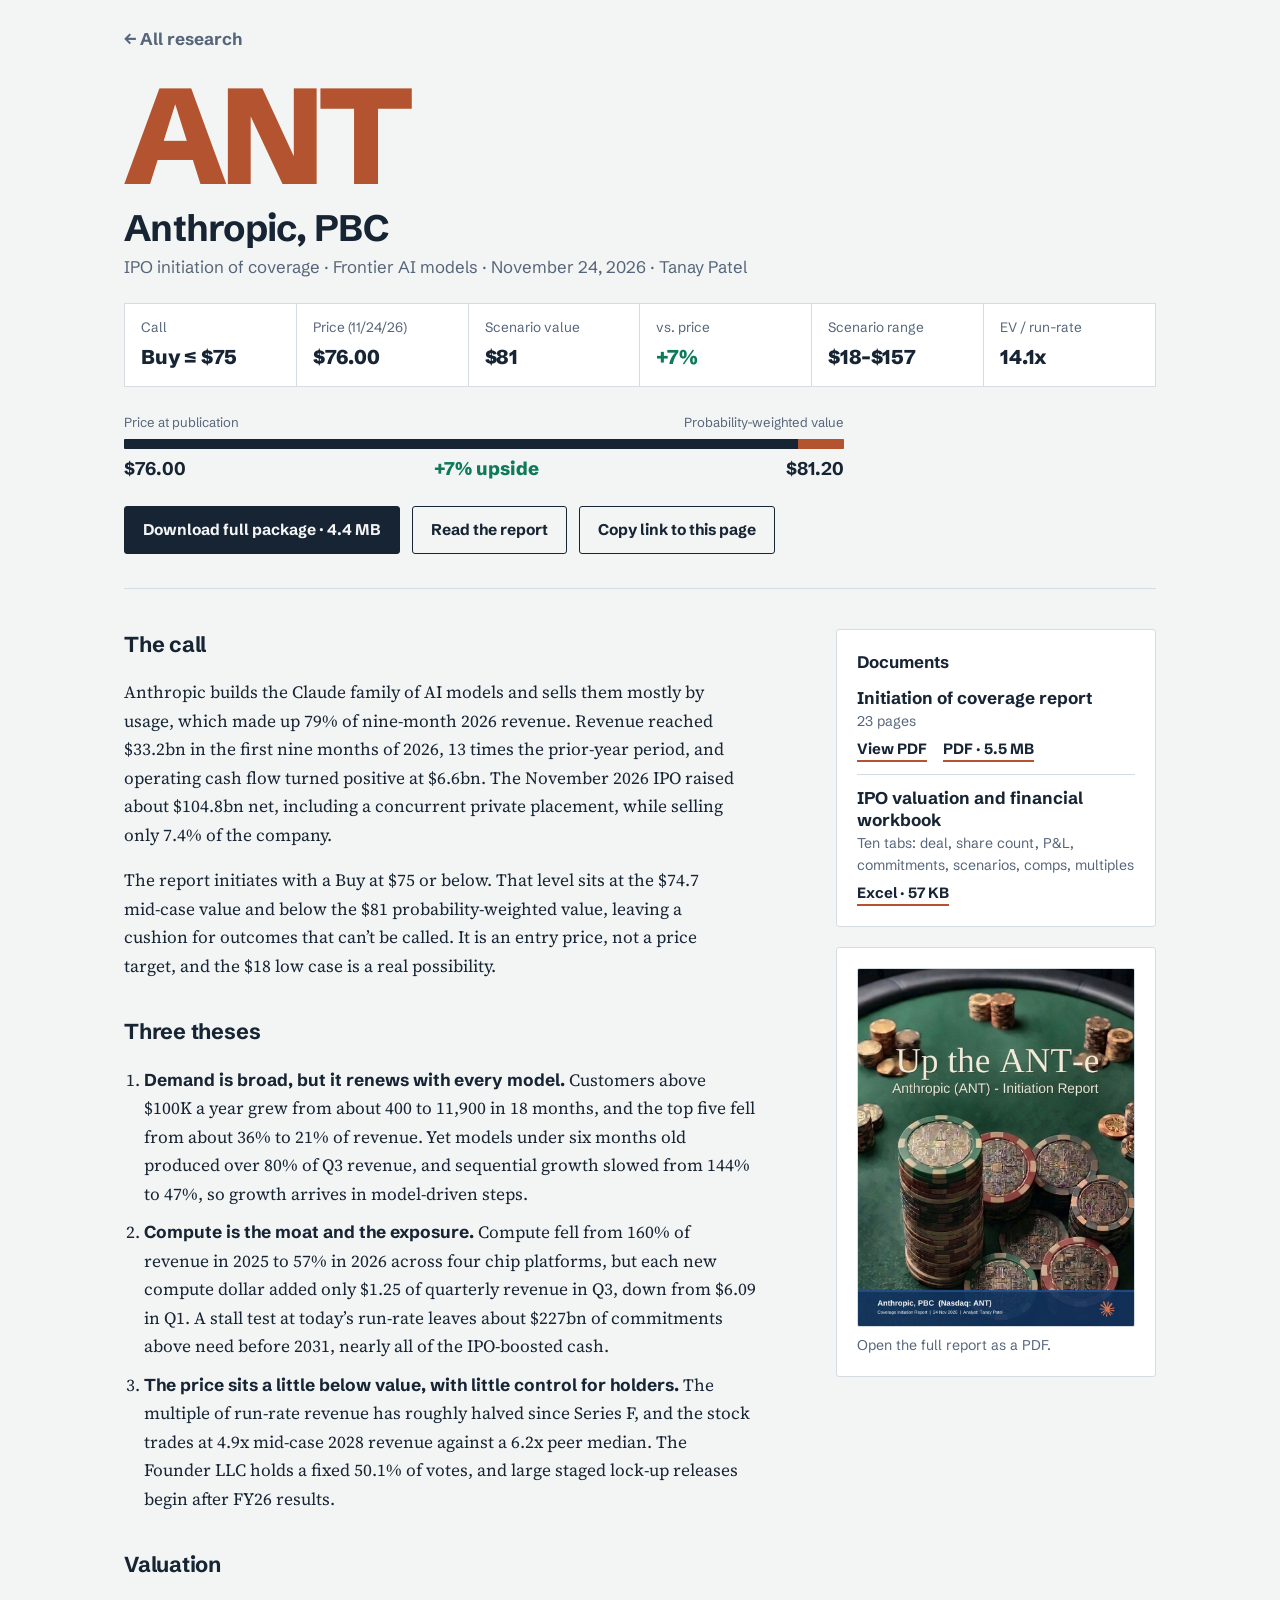
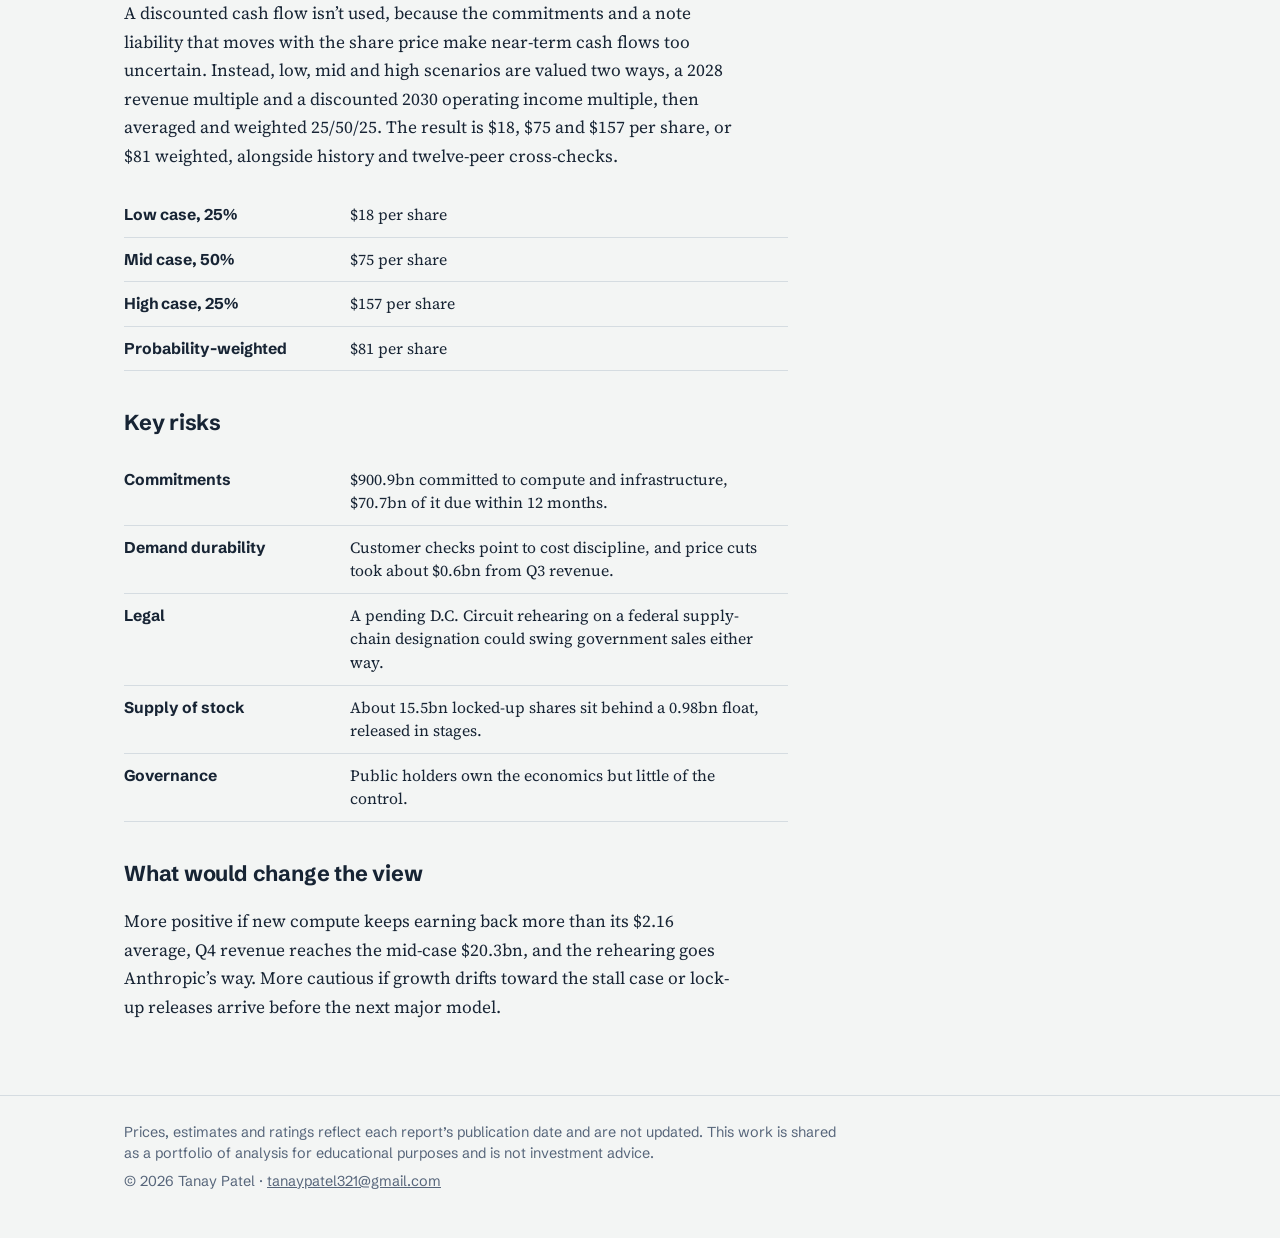
==== ant.html @ e55d1341 "Add Anthropic IPO initiation" ====
<!doctype html>
<html lang="en">
<head>
<meta charset="utf-8">
<meta name="viewport" content="width=device-width, initial-scale=1">
<title>Anthropic, PBC (ANT) | Tanay Patel</title>
<meta name="description" content="The largest IPO on record sells 7.4% of a business whose revenue grew 13x year over year, but $900.9bn of compute commitments make compute both the moat and the exposure. Buy at $75 or below, an entry price rather than a target.">
<meta property="og:title" content="Anthropic, PBC (ANT) | Tanay Patel">
<meta property="og:description" content="The largest IPO on record sells 7.4% of a business whose revenue grew 13x year over year, but $900.9bn of compute commitments make compute both the moat and the exposure. Buy at $75 or below, an entry price rather than a target.">
<link rel="icon" href="data:image/svg+xml,<svg xmlns=%22http://www.w3.org/2000/svg%22 viewBox=%220 0 100 100%22><text y=%22.9em%22 font-size=%2290%22>📈</text></svg>">
<link rel="preconnect" href="https://fonts.googleapis.com"><link rel="preconnect" href="https://fonts.gstatic.com" crossorigin><link href="https://fonts.googleapis.com/css2?family=Schibsted+Grotesk:wght@400;600;700;800&family=Source+Serif+4:opsz,wght@8..60,400;8..60,600&display=swap" rel="stylesheet">
<link rel="stylesheet" href="style.css">
</head>
<body>
<div class="wrap" style="--accent:var(--ant)">
<nav class="crumb"><a href="index.html">← All research</a></nav>
<header class="hero">
<p class="ticker">ANT</p>
<h1>Anthropic, PBC</h1>
<p class="kind">IPO initiation of coverage · Frontier AI models · November 24, 2026 · Tanay Patel</p>
<dl class="facts"><div><dt>Call</dt><dd class="">Buy ≤ $75</dd></div><div><dt>Price (11/24/26)</dt><dd class="">$76.00</dd></div><div><dt>Scenario value</dt><dd class="">$81</dd></div><div><dt>vs. price</dt><dd class="pos">+7%</dd></div><div><dt>Scenario range</dt><dd class="">$18–$157</dd></div><div><dt>EV / run-rate</dt><dd class="">14.1x</dd></div></dl>
<div class="meter" role="img" aria-label="Price 76.00 dollars at publication versus probability-weighted value 81.20 dollars, +7% upside">
<div class="m-row lbl"><span>Price at publication</span><span>Probability-weighted value</span></div>
<div class="bar"><span class="cur" style="width:93.6%"></span><span class="gap"></span></div>
<div class="m-row"><span class="val">$76.00</span><span class="up">+7% upside</span><span class="val">$81.20</span></div>
</div>
<div class="actions"><a class="btn" href="ant_research_package.zip" download>Download full package · 4.4 MB</a><a class="btn ghost" href="ANT_Initiation_Report.pdf" target="_blank" rel="noopener">Read the report</a><button class="btn ghost" type="button" data-copy>Copy link to this page</button></div>
</header>
<div class="body">
<article class="prose"><h2>The call</h2>
<p>Anthropic builds the Claude family of AI models and sells them mostly by usage, which made up 79% of nine-month 2026 revenue. Revenue reached $33.2bn in the first nine months of 2026, 13 times the prior-year period, and operating cash flow turned positive at $6.6bn. The November 2026 IPO raised about $104.8bn net, including a concurrent private placement, while selling only 7.4% of the company.</p>
<p>The report initiates with a Buy at $75 or below. That level sits at the $74.7 mid-case value and below the $81 probability-weighted value, leaving a cushion for outcomes that can’t be called. It is an entry price, not a price target, and the $18 low case is a real possibility.</p>
<h2>Three theses</h2>
<ol>
<li><strong>Demand is broad, but it renews with every model.</strong> Customers above $100K a year grew from about 400 to 11,900 in 18 months, and the top five fell from about 36% to 21% of revenue. Yet models under six months old produced over 80% of Q3 revenue, and sequential growth slowed from 144% to 47%, so growth arrives in model-driven steps.</li>
<li><strong>Compute is the moat and the exposure.</strong> Compute fell from 160% of revenue in 2025 to 57% in 2026 across four chip platforms, but each new compute dollar added only $1.25 of quarterly revenue in Q3, down from $6.09 in Q1. A stall test at today’s run-rate leaves about $227bn of commitments above need before 2031, nearly all of the IPO-boosted cash.</li>
<li><strong>The price sits a little below value, with little control for holders.</strong> The multiple of run-rate revenue has roughly halved since Series F, and the stock trades at 4.9x mid-case 2028 revenue against a 6.2x peer median. The Founder LLC holds a fixed 50.1% of votes, and large staged lock-up releases begin after FY26 results.</li>
</ol>
<h2>Valuation</h2>
<p>A discounted cash flow isn’t used, because the commitments and a note liability that moves with the share price make near-term cash flows too uncertain. Instead, low, mid and high scenarios are valued two ways, a 2028 revenue multiple and a discounted 2030 operating income multiple, then averaged and weighted 25/50/25. The result is $18, $75 and $157 per share, or $81 weighted, alongside history and twelve-peer cross-checks.</p>
<div class="table-scroll"><table class="risks">
<tr><th>Low case, 25%</th><td>$18 per share</td></tr>
<tr><th>Mid case, 50%</th><td>$75 per share</td></tr>
<tr><th>High case, 25%</th><td>$157 per share</td></tr>
<tr><th>Probability-weighted</th><td>$81 per share</td></tr>
</table></div>
<h2>Key risks</h2>
<div class="table-scroll"><table class="risks">
<tr><th>Commitments</th><td>$900.9bn committed to compute and infrastructure, $70.7bn of it due within 12 months.</td></tr>
<tr><th>Demand durability</th><td>Customer checks point to cost discipline, and price cuts took about $0.6bn from Q3 revenue.</td></tr>
<tr><th>Legal</th><td>A pending D.C. Circuit rehearing on a federal supply-chain designation could swing government sales either way.</td></tr>
<tr><th>Supply of stock</th><td>About 15.5bn locked-up shares sit behind a 0.98bn float, released in stages.</td></tr>
<tr><th>Governance</th><td>Public holders own the economics but little of the control.</td></tr>
</table></div>
<h2>What would change the view</h2>
<p>More positive if new compute keeps earning back more than its $2.16 average, Q4 revenue reaches the mid-case $20.3bn, and the rehearing goes Anthropic’s way. More cautious if growth drifts toward the stall case or lock-up releases arrive before the next major model.</p></article>
<aside><div class="panel"><h2>Documents</h2><ul class="docs"><li><span class="name">Initiation of coverage report</span><span class="meta">23 pages</span><span class="links"><a href="ANT_Initiation_Report.pdf" target="_blank" rel="noopener">View PDF</a><a href="ANT_Initiation_Report.pdf" download>PDF · 5.5 MB</a></span></li><li><span class="name">IPO valuation and financial workbook</span><span class="meta">Ten tabs: deal, share count, P&amp;L, commitments, scenarios, comps, multiples</span><span class="links"><a href="ANT_IPO_Valuation_Workbook.xlsx" download>Excel · 57 KB</a></span></li></ul></div><div class="panel"><a class="cover" href="ANT_Initiation_Report.pdf" target="_blank" rel="noopener"><img src="ant.jpg" alt="Cover of the Anthropic initiation report" loading="lazy" width="850" height="1100"></a><p class="cover-cap">Open the full report as a PDF.</p></div></aside>
</div>
</div>
<footer class="site-foot"><div class="wrap">
<p>Prices, estimates and ratings reflect each report’s publication date and are not updated. This work is shared as a portfolio of analysis for educational purposes and is not investment advice.</p>
<p>© 2026 Tanay Patel · <a href="mailto:tanaypatel321@gmail.com">tanaypatel321@gmail.com</a></p>
</div></footer>
<div class="toast" id="toast" role="status" aria-live="polite"></div>
<script>
document.querySelectorAll('[data-copy]').forEach(function(b){b.addEventListener('click',function(){
  var t=document.getElementById('toast');
  function done(m){t.textContent=m;t.classList.add('show');setTimeout(function(){t.classList.remove('show')},1800)}
  try{navigator.clipboard.writeText(location.href.split('#')[0]).then(function(){done('Link copied')},function(){done('Copy the address bar link')})}catch(e){done('Copy the address bar link')}
})});
</script>
</body></html>
---- style.css ----
:root{
  --paper:#F3F5F4; --surface:#FFFFFF; --ink:#172434; --slate:#56657A; --rule:#D5DCE1;
  --gain:#0E7A5A; --gain-soft:#E1F1EA;
  --qxo:#A1621B; --leg:#5A4E8C; --sofi:#0A7EA4; --sbux:#2E6B4F; --ant:#B4532F;
  --sans:"Schibsted Grotesk", "Helvetica Neue", Arial, sans-serif;
  --serif:"Source Serif 4", Georgia, "Times New Roman", serif;
  color-scheme:light;
}
@media (prefers-color-scheme: dark){
  :root{
    --paper:#0F1722; --surface:#16212F; --ink:#E7ECF1; --slate:#9AA8B8; --rule:#2A384A;
    --gain:#4CC79A; --gain-soft:#163A30;
    --qxo:#E0A054; --leg:#A99BE6; --sofi:#4FC0E6; --sbux:#6FC39B; --ant:#E8916C;
    color-scheme:dark;
  }
}
*{box-sizing:border-box}
html{-webkit-text-size-adjust:100%}
body{margin:0;background:var(--paper);color:var(--ink);font-family:var(--sans);font-size:17px;line-height:1.5}
a{color:inherit}
:focus-visible{outline:3px solid var(--sofi);outline-offset:3px;border-radius:2px}
.wrap{max-width:1080px;margin:0 auto;padding:0 24px}

/* Header */
.site-head{padding:56px 0 40px;border-bottom:1px solid var(--rule)}
.site-head h1{font-size:clamp(2.4rem,6vw,4rem);line-height:1;letter-spacing:-.035em;margin:0 0 14px;font-weight:800}
.site-head p{margin:0;color:var(--slate);font-size:1.1rem;max-width:60ch}
.contact{display:flex;flex-wrap:wrap;gap:10px 22px;margin-top:22px;font-weight:600}
.contact a{text-decoration:none;border-bottom:2px solid var(--rule);padding-bottom:2px}
.contact a:hover{border-color:var(--ink)}

/* Research grid */
.section-title{font-size:1.15rem;font-weight:700;margin:44px 0 18px;letter-spacing:-.01em}
.grid{display:grid;grid-template-columns:repeat(2,minmax(0,1fr));gap:20px;margin-bottom:56px}
.card.feature{grid-column:1/-1}
@media (max-width:760px){.grid{grid-template-columns:1fr}}
.card{position:relative;background:var(--surface);border:1px solid var(--rule);border-top:5px solid var(--accent);padding:26px 26px 24px;display:flex;flex-direction:column;gap:14px;border-radius:3px}
.card:hover{border-color:var(--accent)}
.card .ticker{font-size:3.2rem;font-weight:800;letter-spacing:-.05em;line-height:.9;color:var(--accent);margin:0}
.card h2{font-size:1.2rem;margin:0;line-height:1.25}
.card .kind{color:var(--slate);font-size:.95rem;margin:2px 0 0}
.card .thesis{font-family:var(--serif);font-size:1.02rem;line-height:1.55;margin:0;color:var(--ink)}
.card .go{margin-top:auto;font-weight:700;text-decoration:none}
.card .go::after{content:"";position:absolute;inset:0}
.card .go:hover{text-decoration:underline}
.top-row{display:flex;justify-content:space-between;align-items:flex-start;gap:12px}
.badge{display:inline-block;font-weight:800;font-size:.85rem;padding:4px 10px;border-radius:2px;background:var(--gain-soft);color:var(--gain);white-space:nowrap}
.badge.neutral{background:transparent;color:var(--slate);border:1px solid var(--rule)}

/* Price-to-target meter */
.meter{margin:4px 0 2px}
.meter svg{display:block;width:100%;height:auto;overflow:visible}
.m-row{display:flex;justify-content:space-between;align-items:baseline;gap:10px}
.m-row.lbl{font-size:.82rem;color:var(--slate);margin-bottom:6px}
.bar{display:flex;height:10px;border-radius:1px;overflow:hidden;background:var(--rule)}
.bar .cur{background:var(--ink)}
.bar .gap{flex:1;background:var(--accent)}
.m-row .val{font-weight:700;margin-top:6px}
.m-row .up{font-weight:800;color:var(--gain);margin-top:6px}
.hero .m-row .val,.hero .m-row .up{font-size:1.15rem}
svg .lbl{font-family:var(--sans);font-size:13px;fill:var(--slate)}
svg .val{font-family:var(--sans);font-size:15px;font-weight:700;fill:var(--ink)}

/* Detail page */
.crumb{padding:26px 0 0}
.crumb a{font-weight:700;text-decoration:none;color:var(--slate)}
.crumb a:hover{color:var(--ink)}
.hero{padding:26px 0 34px;border-bottom:1px solid var(--rule)}
.hero .ticker{font-size:clamp(4rem,13vw,8.5rem);font-weight:800;letter-spacing:-.06em;line-height:.85;color:var(--accent);margin:0}
.hero h1{font-size:clamp(1.6rem,3.4vw,2.3rem);letter-spacing:-.02em;margin:14px 0 6px;line-height:1.15}
.hero .kind{color:var(--slate);margin:0 0 22px;font-size:1.05rem}
.facts{display:grid;grid-template-columns:repeat(auto-fit,minmax(130px,1fr));gap:1px;margin:0 0 26px;padding:1px}
.facts div{background:var(--surface);padding:14px 16px;box-shadow:0 0 0 1px var(--rule)}
.facts dt{font-size:.85rem;color:var(--slate);margin:0 0 4px}
.facts dd{margin:0;font-size:1.25rem;font-weight:800;letter-spacing:-.01em}
.facts dd.pos{color:var(--gain)}
.hero .meter{max-width:720px}
.actions{display:flex;flex-wrap:wrap;gap:12px;margin-top:24px}
.btn{display:inline-flex;align-items:center;gap:8px;font:inherit;font-weight:700;font-size:.97rem;padding:11px 18px;border-radius:3px;border:1.5px solid var(--ink);background:var(--ink);color:var(--paper);text-decoration:none;cursor:pointer}
.btn.ghost{background:transparent;color:var(--ink)}
.btn:hover{opacity:.88}

.body{display:grid;grid-template-columns:minmax(0,1fr) 320px;gap:48px;padding:40px 0 56px}
@media (max-width:880px){.body{grid-template-columns:1fr;gap:32px}}
.prose h2{font-size:1.35rem;margin:0 0 12px;letter-spacing:-.01em}
.prose h2:not(:first-child){margin-top:36px}
.prose p,.prose li{font-family:var(--serif);font-size:1.08rem;line-height:1.65;max-width:68ch}
.prose ol,.prose ul{padding-left:1.2em}
.prose li{margin-bottom:10px}
.prose li strong{font-family:var(--sans)}
.risks{width:100%;border-collapse:collapse;font-size:.98rem;margin-top:6px}
.risks th,.risks td{text-align:left;vertical-align:top;padding:10px 12px 10px 0;border-bottom:1px solid var(--rule)}
.risks th{font-weight:700;width:34%}
.risks td{font-family:var(--serif);line-height:1.5}
.table-scroll{overflow-x:auto}

aside .panel{background:var(--surface);border:1px solid var(--rule);border-radius:3px;padding:20px}
aside .panel + .panel{margin-top:20px}
aside h2{font-size:1.05rem;margin:0 0 12px}
.docs{list-style:none;margin:0;padding:0}
.docs li{padding:12px 0;border-bottom:1px solid var(--rule)}
.docs li:first-child{padding-top:0}
.docs li:last-child{border-bottom:0;padding-bottom:0}
.docs .name{font-weight:700;display:block;line-height:1.3}
.docs .meta{color:var(--slate);font-size:.88rem;display:block;margin:2px 0 6px}
.docs .links{display:flex;gap:16px;font-weight:700;font-size:.93rem}
.docs .links a{text-decoration:none;border-bottom:2px solid var(--accent)}
.docs .links a:hover{border-bottom-color:var(--ink)}
.cover{display:block;border:1px solid var(--rule);border-radius:2px;overflow:hidden}
.cover img{display:block;width:100%;height:auto}
.cover-cap{font-size:.88rem;color:var(--slate);margin:8px 0 0}

.chart{background:var(--surface);border:1px solid var(--rule);border-radius:3px;padding:18px 18px 10px;margin:8px 0 6px}
.chart svg{display:block;width:100%;height:auto}
.chart .ax{font-family:var(--sans);font-size:12px;fill:var(--slate)}
.chart .pt{font-family:var(--sans);font-size:12px;font-weight:700;fill:var(--ink)}
.prose .chart-cap,.chart-cap{font-size:.9rem;color:var(--slate);margin:6px 0 0;font-family:var(--sans)}

.site-foot{border-top:1px solid var(--rule);padding:26px 0 40px;color:var(--slate);font-size:.9rem}
.site-foot p{margin:0 0 6px;max-width:80ch}
.toast{position:fixed;left:50%;bottom:24px;transform:translateX(-50%);background:var(--ink);color:var(--paper);padding:10px 16px;border-radius:3px;font-weight:700;font-size:.95rem;opacity:0;transition:opacity .2s;pointer-events:none}
.toast.show{opacity:1}
@media (prefers-reduced-motion:reduce){.toast{transition:none}}
@media print{.actions,.crumb,.toast{display:none}body{background:#fff}}
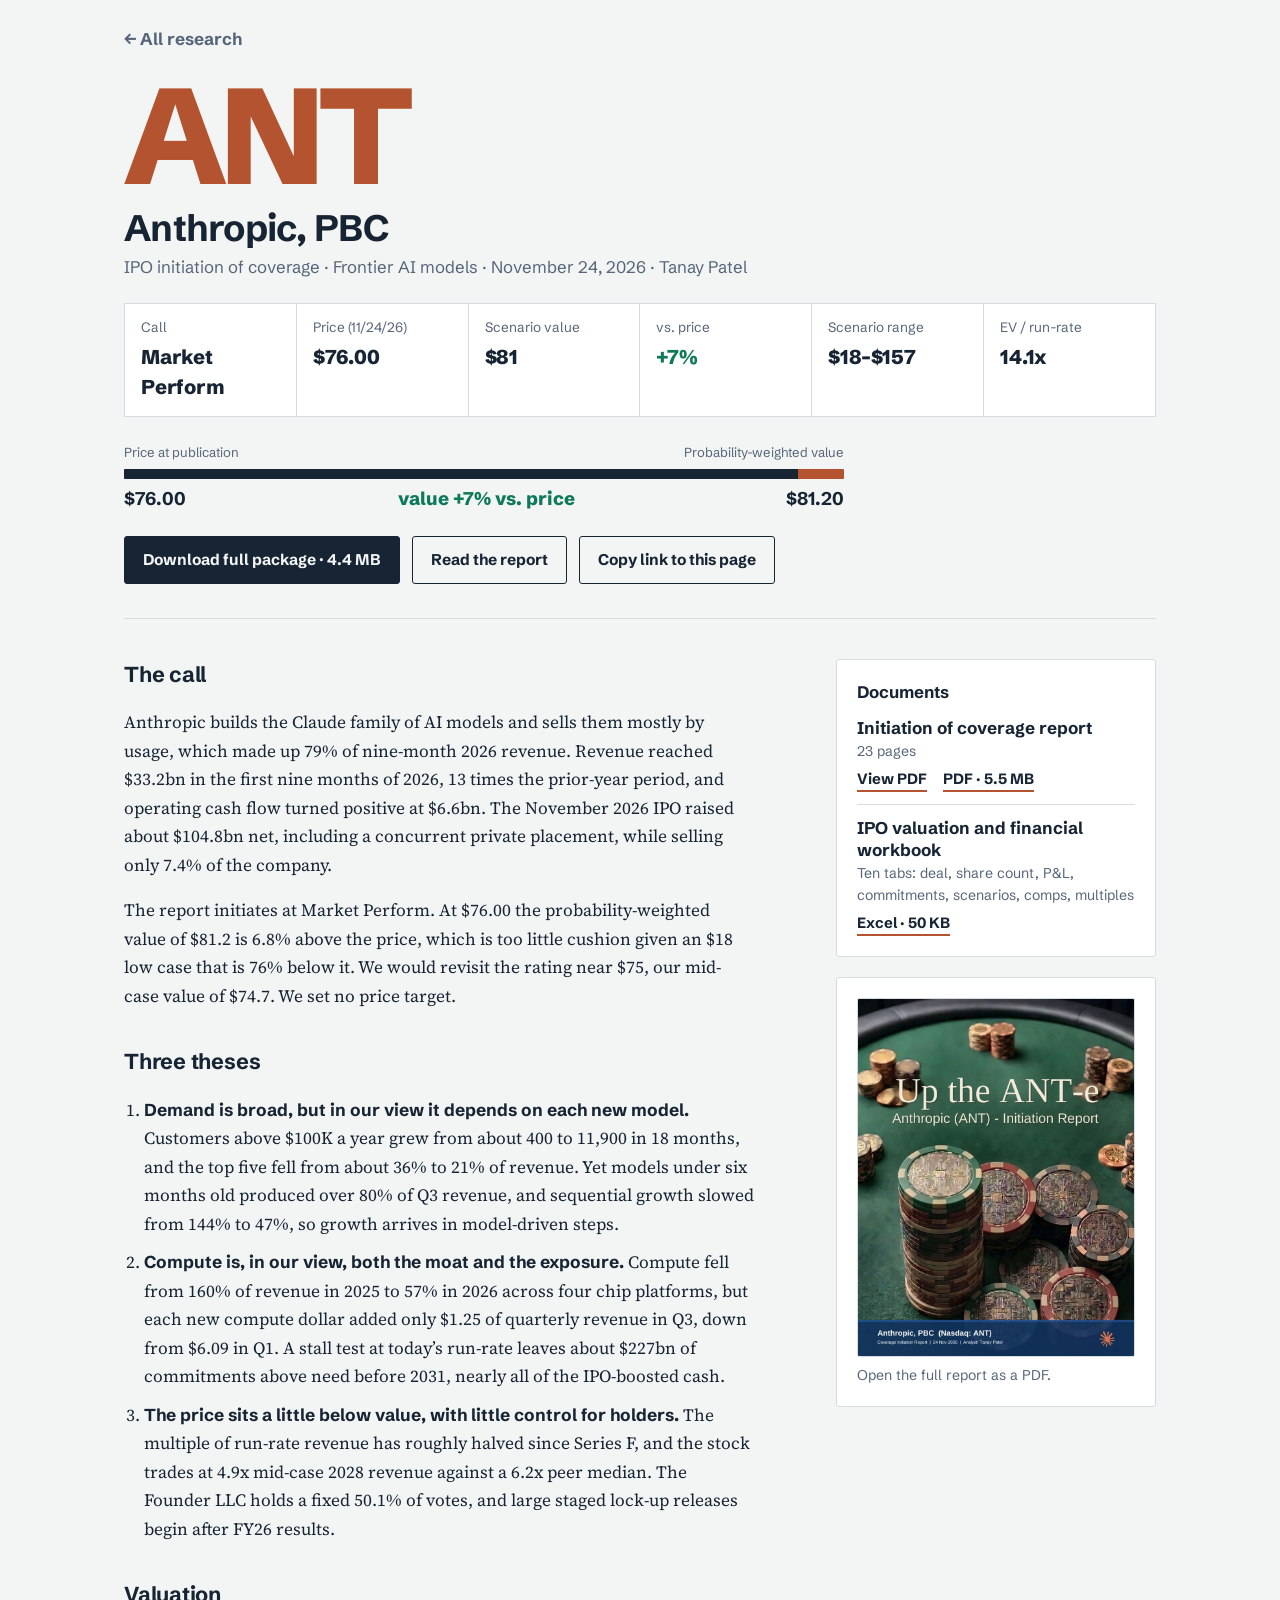
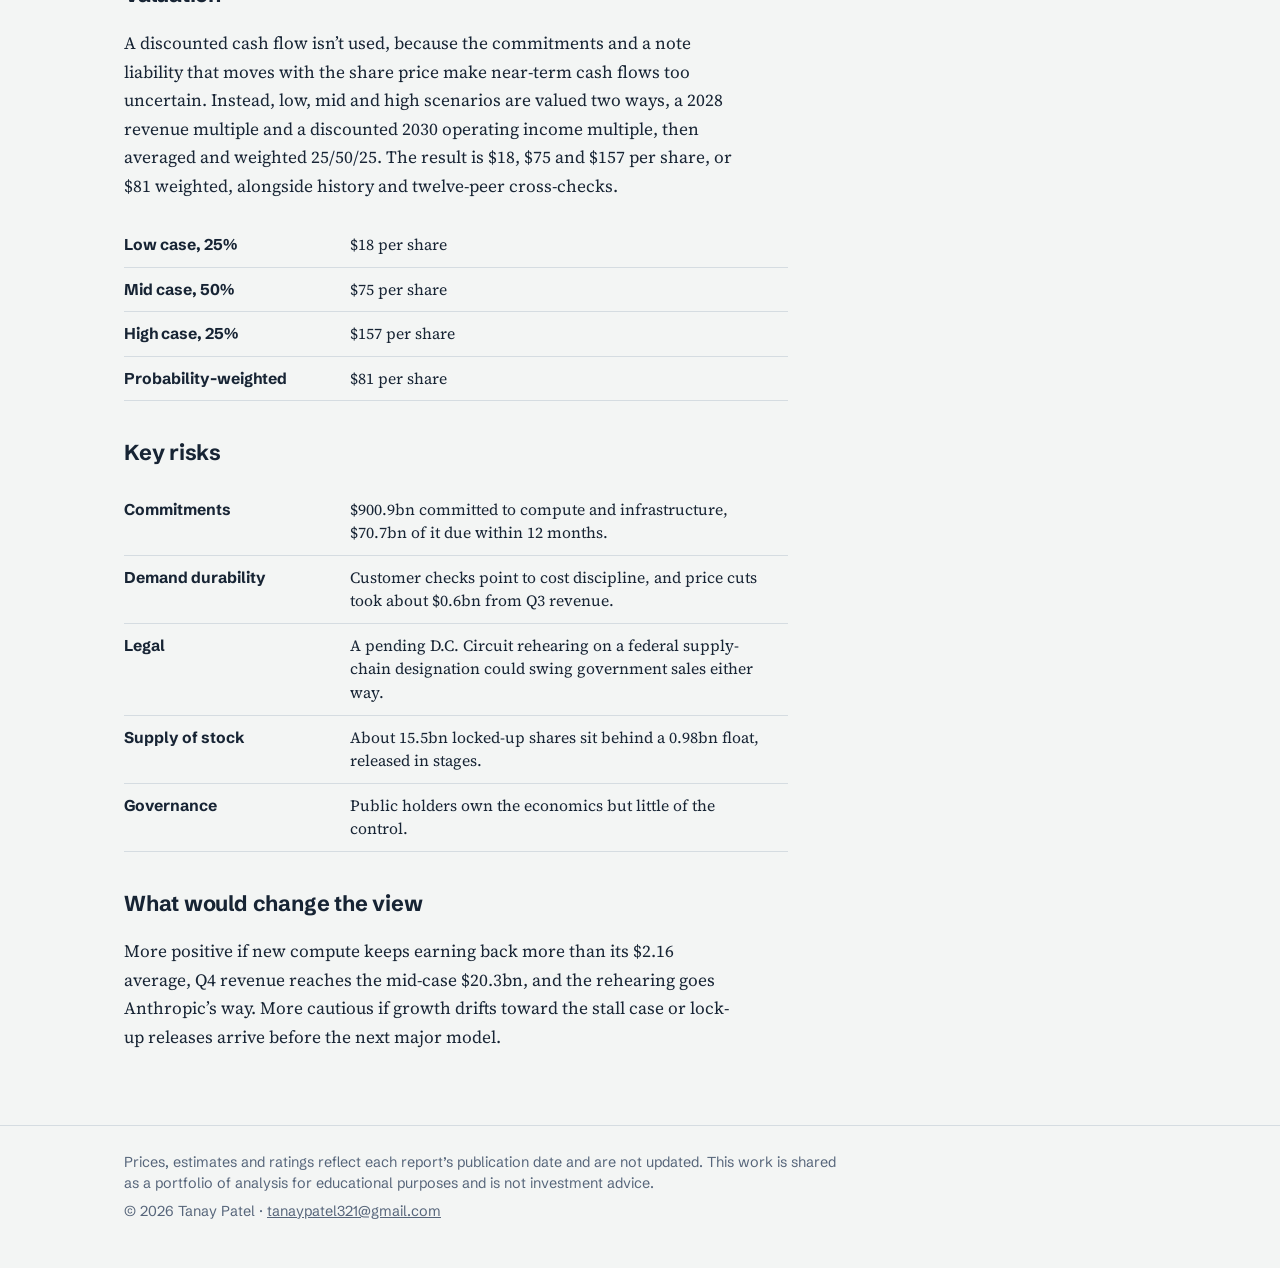
==== commit 5892b73b: "ANT: change rating to Market Perform" ====
--- a/ant.html
+++ b/ant.html
@@ -4,9 +4,9 @@
 <meta charset="utf-8">
 <meta name="viewport" content="width=device-width, initial-scale=1">
 <title>Anthropic, PBC (ANT) | Tanay Patel</title>
-<meta name="description" content="The largest IPO on record sells 7.4% of a business whose revenue grew 13x year over year, but $900.9bn of compute commitments make compute both the moat and the exposure. Buy at $75 or below, an entry price rather than a target.">
+<meta name="description" content="The largest IPO on record sells 7.4% of a business whose revenue grew 13x year over year, but $900.9bn of compute commitments make compute both the moat and the exposure. Market Perform, with no price target.">
 <meta property="og:title" content="Anthropic, PBC (ANT) | Tanay Patel">
-<meta property="og:description" content="The largest IPO on record sells 7.4% of a business whose revenue grew 13x year over year, but $900.9bn of compute commitments make compute both the moat and the exposure. Buy at $75 or below, an entry price rather than a target.">
+<meta property="og:description" content="The largest IPO on record sells 7.4% of a business whose revenue grew 13x year over year, but $900.9bn of compute commitments make compute both the moat and the exposure. Market Perform, with no price target.">
 <link rel="icon" href="data:image/svg+xml,<svg xmlns=%22http://www.w3.org/2000/svg%22 viewBox=%220 0 100 100%22><text y=%22.9em%22 font-size=%2290%22>📈</text></svg>">
 <link rel="preconnect" href="https://fonts.googleapis.com"><link rel="preconnect" href="https://fonts.gstatic.com" crossorigin><link href="https://fonts.googleapis.com/css2?family=Schibsted+Grotesk:wght@400;600;700;800&family=Source+Serif+4:opsz,wght@8..60,400;8..60,600&display=swap" rel="stylesheet">
 <link rel="stylesheet" href="style.css">
@@ -18,22 +18,22 @@
 <p class="ticker">ANT</p>
 <h1>Anthropic, PBC</h1>
 <p class="kind">IPO initiation of coverage · Frontier AI models · November 24, 2026 · Tanay Patel</p>
-<dl class="facts"><div><dt>Call</dt><dd class="">Buy ≤ $75</dd></div><div><dt>Price (11/24/26)</dt><dd class="">$76.00</dd></div><div><dt>Scenario value</dt><dd class="">$81</dd></div><div><dt>vs. price</dt><dd class="pos">+7%</dd></div><div><dt>Scenario range</dt><dd class="">$18–$157</dd></div><div><dt>EV / run-rate</dt><dd class="">14.1x</dd></div></dl>
-<div class="meter" role="img" aria-label="Price 76.00 dollars at publication versus probability-weighted value 81.20 dollars, +7% upside">
+<dl class="facts"><div><dt>Call</dt><dd class="">Market Perform</dd></div><div><dt>Price (11/24/26)</dt><dd class="">$76.00</dd></div><div><dt>Scenario value</dt><dd class="">$81</dd></div><div><dt>vs. price</dt><dd class="pos">+7%</dd></div><div><dt>Scenario range</dt><dd class="">$18–$157</dd></div><div><dt>EV / run-rate</dt><dd class="">14.1x</dd></div></dl>
+<div class="meter" role="img" aria-label="Price 76.00 dollars at publication versus probability-weighted value 81.20 dollars, value 7% above price">
 <div class="m-row lbl"><span>Price at publication</span><span>Probability-weighted value</span></div>
 <div class="bar"><span class="cur" style="width:93.6%"></span><span class="gap"></span></div>
-<div class="m-row"><span class="val">$76.00</span><span class="up">+7% upside</span><span class="val">$81.20</span></div>
+<div class="m-row"><span class="val">$76.00</span><span class="up">value +7% vs. price</span><span class="val">$81.20</span></div>
 </div>
 <div class="actions"><a class="btn" href="ant_research_package.zip" download>Download full package · 4.4 MB</a><a class="btn ghost" href="ANT_Initiation_Report.pdf" target="_blank" rel="noopener">Read the report</a><button class="btn ghost" type="button" data-copy>Copy link to this page</button></div>
 </header>
 <div class="body">
 <article class="prose"><h2>The call</h2>
 <p>Anthropic builds the Claude family of AI models and sells them mostly by usage, which made up 79% of nine-month 2026 revenue. Revenue reached $33.2bn in the first nine months of 2026, 13 times the prior-year period, and operating cash flow turned positive at $6.6bn. The November 2026 IPO raised about $104.8bn net, including a concurrent private placement, while selling only 7.4% of the company.</p>
-<p>The report initiates with a Buy at $75 or below. That level sits at the $74.7 mid-case value and below the $81 probability-weighted value, leaving a cushion for outcomes that can’t be called. It is an entry price, not a price target, and the $18 low case is a real possibility.</p>
+<p>The report initiates at Market Perform. At $76.00 the probability-weighted value of $81.2 is 6.8% above the price, which is too little cushion given an $18 low case that is 76% below it. We would revisit the rating near $75, our mid-case value of $74.7. We set no price target.</p>
 <h2>Three theses</h2>
 <ol>
-<li><strong>Demand is broad, but it renews with every model.</strong> Customers above $100K a year grew from about 400 to 11,900 in 18 months, and the top five fell from about 36% to 21% of revenue. Yet models under six months old produced over 80% of Q3 revenue, and sequential growth slowed from 144% to 47%, so growth arrives in model-driven steps.</li>
-<li><strong>Compute is the moat and the exposure.</strong> Compute fell from 160% of revenue in 2025 to 57% in 2026 across four chip platforms, but each new compute dollar added only $1.25 of quarterly revenue in Q3, down from $6.09 in Q1. A stall test at today’s run-rate leaves about $227bn of commitments above need before 2031, nearly all of the IPO-boosted cash.</li>
+<li><strong>Demand is broad, but in our view it depends on each new model.</strong> Customers above $100K a year grew from about 400 to 11,900 in 18 months, and the top five fell from about 36% to 21% of revenue. Yet models under six months old produced over 80% of Q3 revenue, and sequential growth slowed from 144% to 47%, so growth arrives in model-driven steps.</li>
+<li><strong>Compute is, in our view, both the moat and the exposure.</strong> Compute fell from 160% of revenue in 2025 to 57% in 2026 across four chip platforms, but each new compute dollar added only $1.25 of quarterly revenue in Q3, down from $6.09 in Q1. A stall test at today’s run-rate leaves about $227bn of commitments above need before 2031, nearly all of the IPO-boosted cash.</li>
 <li><strong>The price sits a little below value, with little control for holders.</strong> The multiple of run-rate revenue has roughly halved since Series F, and the stock trades at 4.9x mid-case 2028 revenue against a 6.2x peer median. The Founder LLC holds a fixed 50.1% of votes, and large staged lock-up releases begin after FY26 results.</li>
 </ol>
 <h2>Valuation</h2>
@@ -54,7 +54,7 @@
 </table></div>
 <h2>What would change the view</h2>
 <p>More positive if new compute keeps earning back more than its $2.16 average, Q4 revenue reaches the mid-case $20.3bn, and the rehearing goes Anthropic’s way. More cautious if growth drifts toward the stall case or lock-up releases arrive before the next major model.</p></article>
-<aside><div class="panel"><h2>Documents</h2><ul class="docs"><li><span class="name">Initiation of coverage report</span><span class="meta">23 pages</span><span class="links"><a href="ANT_Initiation_Report.pdf" target="_blank" rel="noopener">View PDF</a><a href="ANT_Initiation_Report.pdf" download>PDF · 5.5 MB</a></span></li><li><span class="name">IPO valuation and financial workbook</span><span class="meta">Ten tabs: deal, share count, P&amp;L, commitments, scenarios, comps, multiples</span><span class="links"><a href="ANT_IPO_Valuation_Workbook.xlsx" download>Excel · 57 KB</a></span></li></ul></div><div class="panel"><a class="cover" href="ANT_Initiation_Report.pdf" target="_blank" rel="noopener"><img src="ant.jpg" alt="Cover of the Anthropic initiation report" loading="lazy" width="850" height="1100"></a><p class="cover-cap">Open the full report as a PDF.</p></div></aside>
+<aside><div class="panel"><h2>Documents</h2><ul class="docs"><li><span class="name">Initiation of coverage report</span><span class="meta">23 pages</span><span class="links"><a href="ANT_Initiation_Report.pdf" target="_blank" rel="noopener">View PDF</a><a href="ANT_Initiation_Report.pdf" download>PDF · 5.5 MB</a></span></li><li><span class="name">IPO valuation and financial workbook</span><span class="meta">Ten tabs: deal, share count, P&amp;L, commitments, scenarios, comps, multiples</span><span class="links"><a href="ANT_IPO_Valuation_Workbook.xlsx" download>Excel · 50 KB</a></span></li></ul></div><div class="panel"><a class="cover" href="ANT_Initiation_Report.pdf" target="_blank" rel="noopener"><img src="ant.jpg" alt="Cover of the Anthropic initiation report" loading="lazy" width="850" height="1100"></a><p class="cover-cap">Open the full report as a PDF.</p></div></aside>
 </div>
 </div>
 <footer class="site-foot"><div class="wrap">
